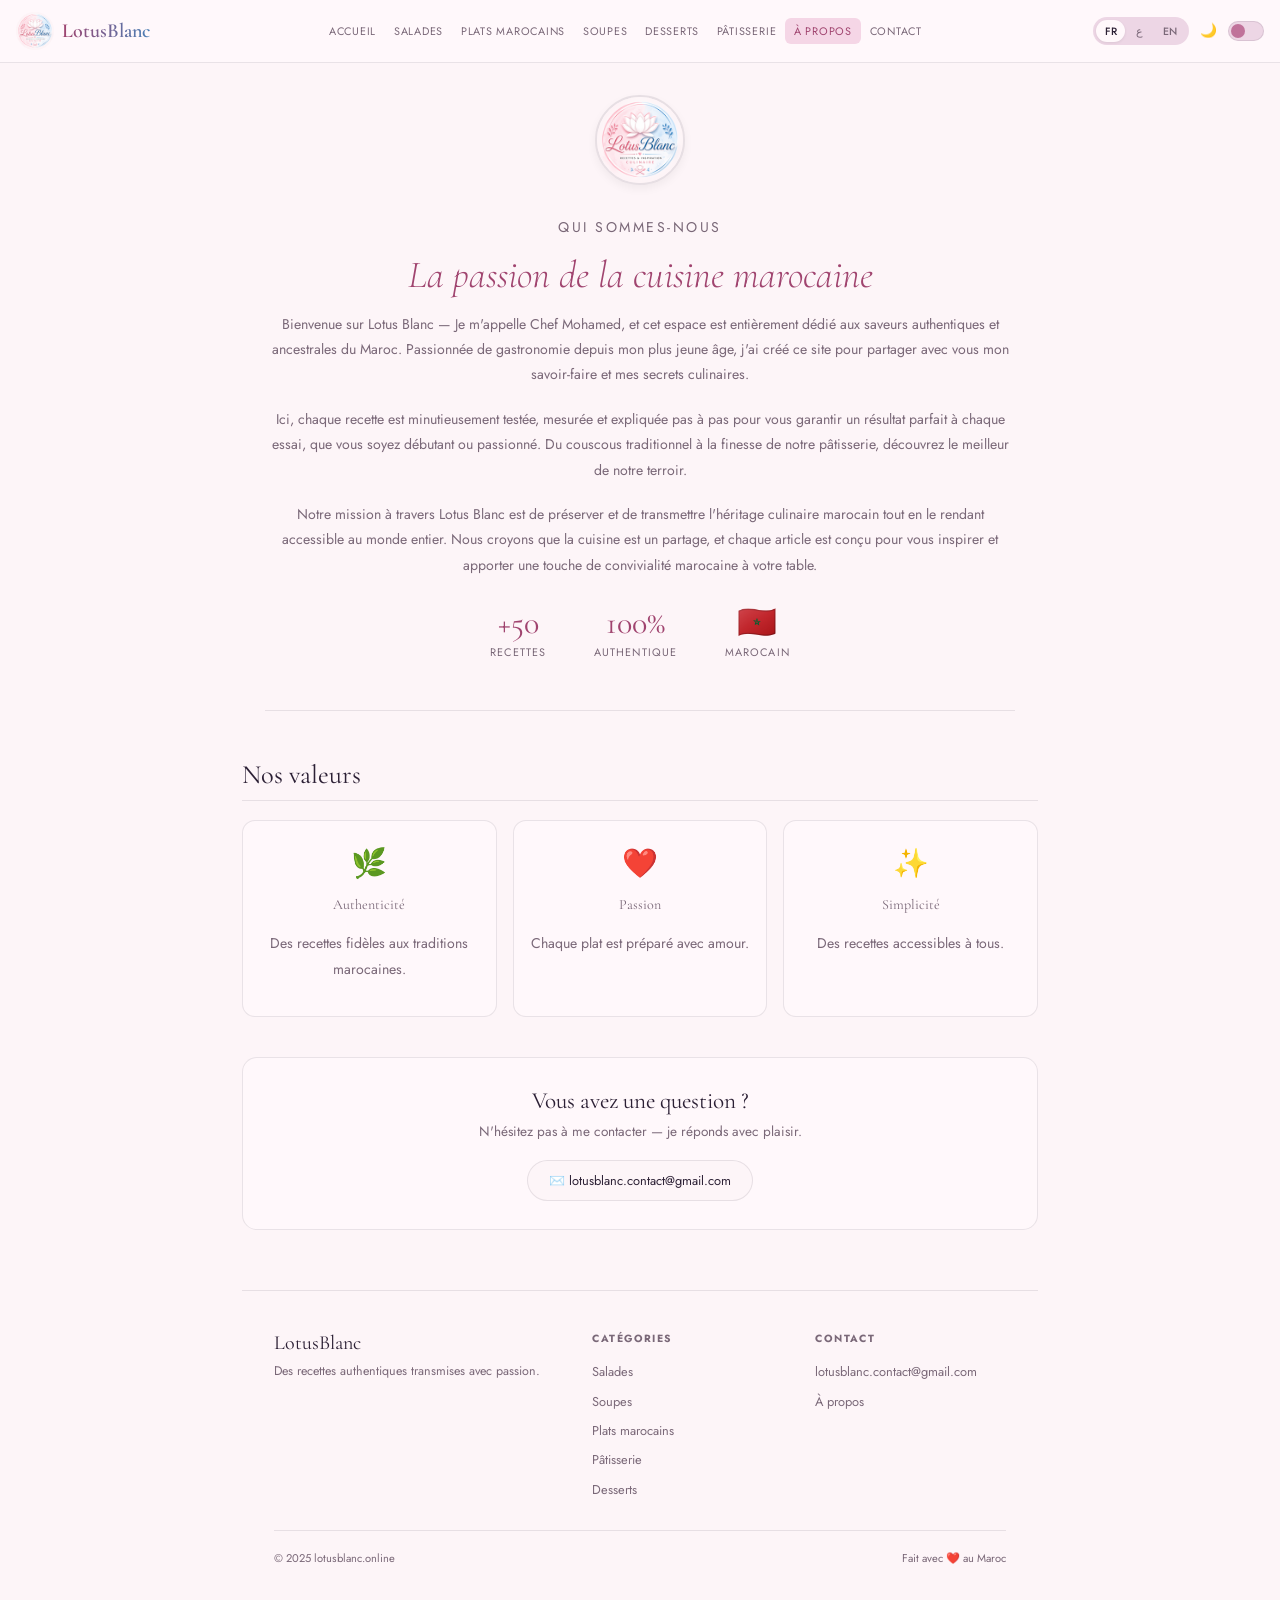
==== about.html @ c0e9a410 "Update about.html" ====
<!DOCTYPE html>
<html lang="fr" data-theme="light" dir="ltr">
<head>
  <meta charset="UTF-8"/>
  <meta name="viewport" content="width=device-width, initial-scale=1.0"/>
  <script data-cfasync="false" src="https://cmp.gatekeeperconsent.com/min.js"></script>
<script data-cfasync="false" src="https://the.gatekeeperconsent.com/cmp.min.js"></script>

<script async src="//www.ezojs.com/ezoic/sa.min.js"></script>
<script>
    window.ezstandalone = window.ezstandalone || {};
    ezstandalone.cmd = ezstandalone.cmd || [];
</script>
<script src="//ezoicanalytics.com/analytics.js"></script>
<title>À propos — Lotus Blanc</title>
  <style>
@import url('https://fonts.googleapis.com/css2?family=Cormorant+Garamond:ital,wght@0,300;0,400;0,600;1,300;1,400&family=Jost:wght@300;400;500&display=swap');
/* 2. كود الـ Scrollbar (زيدي هاد الجزء هنا) */
::-webkit-scrollbar {
    width: 10px;
}

::-webkit-scrollbar-track {
    background: #FDF5F8; /* استعملت اللون الكريمي مباشرة */
}

::-webkit-scrollbar-thumb {
    background: #F5D6E6; /* لون الـ sage-light الوردي */
    border-radius: 10px;
    border: 2px solid #FDF5F8;
}

::-webkit-scrollbar-thumb:hover {
    background: #C0729A; /* لون الـ sage الوردي ملي كنقيسوه */
}
    *,*::before,*::after{box-sizing:border-box;margin:0;padding:0}
:root{--cream:#FDF5F8;--warm-white:#FFF8FB;--card-bg:#FFF8FB;--sage:#C0729A;--sage-light:#F5D6E6;--sage-dark:#A0446F;--gold:#4A7FB5;--gold-light:#C8DDEF;--charcoal:#2C2035;--muted:#7A6878;--border:rgba(44,32,53,0.10);--header-bg:#FFF8FB;--body-bg:#FDF5F8;--toggle-bg:#EDD6E5;}
[data-theme="dark"]{--cream:#1A1520;--warm-white:#221828;--card-bg:#221828;--sage:#C0729A;--sage-light:#4A1F35;--sage-dark:#E090B8;--gold:#6A9FD5;--gold-light:#1A3550;--charcoal:#F5EEF8;--muted:#B09AB8;--border:rgba(245,238,248,0.10);--header-bg:#160F1C;--body-bg:#1A1520;--toggle-bg:#3A2545;}
html{scroll-behavior:smooth}
body{font-family:'Jost',sans-serif;background:var(--body-bg);color:var(--charcoal);min-height:100vh;transition:background .3s,color .3s}

/* HEADER */
header {
    background: var(--header-bg);
    border-bottom: 1px solid var(--border);
    padding: 0 1rem; /* نقصنا شوية من الجناب */
    position: sticky;
    top: 0;
    z-index: 200;
    transition: background .3s;
    width: 100%; /* ضروري باش يعرف قياس الشاشة */
    box-sizing: border-box; /* باش الـ padding ما يخرجش الهيدر لبرة */
}

nav {
    max-width: 100%; /* بدلي 1400px لـ 100% في الموبايل */
    margin: 0 auto;
    display: flex;
    align-items: center;
    height: 62px;
    justify-content: space-between;
}.logo-wrap{display:flex;align-items:center;gap:8px;text-decoration:none;flex-shrink:0;margin-right:.5rem}
.logo-img{width:38px;height:38px;border-radius:50%;object-fit:cover;flex-shrink:0}
.logo-text{font-family:'Cormorant Garamond',serif;font-size:1.25rem;font-weight:600;background:linear-gradient(90deg,#A0446F,#4A7FB5);-webkit-background-clip:text;-webkit-text-fill-color:transparent;background-clip:text;white-space:nowrap}

.nav-links{display:flex;gap:0;list-style:none;flex:1;justify-content:center;flex-wrap:nowrap}
.nav-links li a{font-size:.68rem;font-weight:400;letter-spacing:.07em;text-transform:uppercase;color:var(--muted);text-decoration:none;padding:.32rem .55rem;border-radius:6px;white-space:nowrap;display:block;transition:color .2s,background .2s}
.nav-links li a:hover,.nav-links li a.active-nav{color:var(--sage-dark);background:var(--sage-light)}

.header-right {
    display: flex;
    align-items: center;
    gap: 8px;
    flex-shrink: 0;
    margin-left: auto;
}

.lang-switcher{display:flex;align-items:center;gap:2px;background:var(--toggle-bg);border-radius:50px;padding:3px;flex-shrink:0}
.lang-btn{font-size:.66rem;font-weight:500;padding:.22rem .55rem;border-radius:50px;border:none;background:transparent;color:var(--muted);cursor:pointer;font-family:'Jost',sans-serif;transition:background .2s,color .2s}
.lang-btn.active{background:var(--card-bg);color:var(--charcoal);box-shadow:0 1px 3px rgba(0,0,0,.08)}

.dark-btn{background:none;border:none;cursor:pointer;font-size:.85rem;line-height:1;padding:.2rem;flex-shrink:0}
.toggle{width:36px;height:20px;background:var(--toggle-bg);border-radius:50px;border:1px solid var(--border);cursor:pointer;position:relative;transition:background .3s;flex-shrink:0}
.toggle::after{content:'';position:absolute;top:2px;left:2px;width:14px;height:14px;border-radius:50%;background:var(--sage);transition:transform .3s}
[data-theme="dark"] .toggle::after{transform:translateX(16px)}

/* الـ Hamburger كيكون مخفي في الشاشة الكبيرة */
.hamburger{display:none;flex-direction:column;gap:4px;cursor:pointer;background:none;border:none;padding:5px;border-radius:6px;flex-shrink:0}
.hamburger span{display:block;width:20px;height:2px;background:var(--charcoal);border-radius:2px;transition:all .25s}
.hamburger.open span:nth-child(1){transform:rotate(45deg) translate(4px,4px)}
.hamburger.open span:nth-child(2){opacity:0;transform:scaleX(0)}
.hamburger.open span:nth-child(3){transform:rotate(-45deg) translate(4px,-4px)}

.mobile-menu{display:none;flex-direction:column;background:var(--header-bg);border-top:1px solid var(--border);padding:.4rem 1.2rem .8rem;transition:background .3s}
.mobile-menu.open{display:flex}
.mobile-menu a {
    font-size: .8rem;
    letter-spacing: .08em;
    text-transform: uppercase;
    color: var(--muted);
    text-decoration: none;
    padding: .65rem 0;
    border-bottom: 1px solid var(--border);
    transition: color .2s;
    text-align: right; 
}
.mobile-menu a:last-child{border-bottom:none}
.mobile-menu a:hover{color:var(--charcoal)}

/* الترتيب ديال الموبايل */
@media(max-width:960px) {
    /* 1. تصغير اللوغو باش نخليو البلاصة */
    .logo-text {
        font-size: 1rem !important; /* نقصناه من 1.25 لـ 1.0 */
    }
    .logo-img {
        width: 30px !important; /* صغرنا الصورة شوية */
        height: 30px !important;
    }

    /* 2. إخفاء الروابط القديمة */
    .nav-links { display: none !important; }

    /* 3. جمع اللغات والمنيو في اليمين بلا زحام */
    .header-right {
        display: flex !important;
        align-items: center;
        gap: 5px; /* مسافة صغيرة بزاف */
        margin-left: auto;
        padding-right: 10px; /* باش ما يخرجش المنيو لبرة */
    }

    /* 4. إظهار اللغات والمنيو */
    .lang-switcher { 
        display: flex !important; 
        transform: scale(0.8); /* تصغير أزرار اللغات */
    }

    .hamburger { 
        display: flex !important; 
        margin-left: 2px;
    }
}

/* GENERAL */
.page-wrap{max-width:1100px;margin:0 auto;padding:2.5rem 2rem 5rem}
.breadcrumb{font-size:.75rem;color:var(--muted);margin-bottom:1.5rem}
.breadcrumb a{color:var(--sage-dark);text-decoration:none}
.page-header{margin-bottom:2.5rem;padding-bottom:1.2rem;border-bottom:1px solid var(--border)}
.page-eyebrow{font-size:.68rem;letter-spacing:.2em;text-transform:uppercase;color:var(--sage-dark);margin-bottom:.4rem}
.page-title{font-family:'Cormorant Garamond',serif;font-size:clamp(2rem,5vw,3rem);font-weight:300;color:var(--charcoal)}
.page-title em{font-style:italic;color:var(--sage-dark)}
.section-title{font-family:'Cormorant Garamond',serif;font-size:1.65rem;font-weight:400;color:var(--charcoal)}
.section-eyebrow{font-size:.68rem;letter-spacing:.18em;text-transform:uppercase;color:var(--sage-dark);margin-bottom:.3rem}
.see-all{font-size:.75rem;letter-spacing:.1em;text-transform:uppercase;color:var(--sage-dark);text-decoration:none;font-weight:500}

/* ARTICLES GRID */
.articles-grid{display:grid;grid-template-columns:repeat(auto-fill,minmax(270px,1fr));gap:1.3rem}
.article-card{background:var(--card-bg);border:1px solid var(--border);border-radius:16px;overflow:hidden;cursor:pointer;transition:transform .2s,border-color .2s,background .3s;text-decoration:none;color:inherit;display:block}
.article-card:hover{transform:translateY(-3px);border-color:var(--sage)}
.art-img{height:175px;display:flex;align-items:center;justify-content:center;font-size:3.5rem;overflow:hidden;background:var(--sage-light)}
.art-img img{width:100%;height:100%;object-fit:cover}
.art-body{padding:1rem 1.1rem 1.1rem;display:flex;flex-direction:column;gap:.3rem}
.art-cat{font-size:.65rem;letter-spacing:.12em;text-transform:uppercase;color:var(--sage-dark);font-weight:500}
.art-title{font-family:'Cormorant Garamond',serif;font-size:1.1rem;font-weight:400;color:var(--charcoal);line-height:1.3;flex:1}
.art-lire{font-size:.72rem;color:var(--sage-dark);font-weight:500;margin-top:.4rem;padding-top:.55rem;border-top:1px solid var(--border)}
.art-coming{opacity:.35;cursor:default;pointer-events:none}
.featured-article{grid-row:1/3;grid-column:1}
.featured-article .art-img{height:250px}
.featured-article .art-title{font-size:1.4rem}
.empty-state{text-align:center;padding:4rem 2rem;color:var(--muted);font-size:.9rem;grid-column:1/-1}
.empty-state .empty-icon{font-size:3rem;margin-bottom:1rem;display:block}

/* AD */
.ad-banner-wrap{max-width:1100px;margin:2rem auto 0;padding:0 2rem}
.ad-zone{background:var(--card-bg);border:1px dashed var(--border);border-radius:12px;display:flex;align-items:center;justify-content:center;color:var(--muted);font-size:.72rem;letter-spacing:.08em;text-transform:uppercase;height:90px;width:100%;transition:background .3s}

/* CATEGORIES */
.categories{max-width:1100px;margin:3rem auto;padding:0 2rem}
.cat-grid{display:grid;grid-template-columns:repeat(5,1fr);gap:1rem;margin-top:1.2rem}
.cat-card{background:var(--card-bg);border:1px solid var(--border);border-radius:14px;padding:1.4rem 1rem;text-align:center;cursor:pointer;transition:border-color .2s,transform .2s,background .3s;text-decoration:none;color:inherit;display:block}
.cat-card:hover{border-color:var(--sage);transform:translateY(-2px)}
.cat-icon{font-size:1.9rem;margin-bottom:.45rem;display:block}
.cat-name{font-size:.7rem;letter-spacing:.1em;text-transform:uppercase;color:var(--muted);font-weight:500}

/* HERO */
.hero{background:var(--warm-white);padding:4rem 2rem 3.5rem;text-align:center;border-bottom:1px solid var(--border);position:relative;overflow:hidden;transition:background .3s}
.hero::before{content:'';position:absolute;top:-80px;left:50%;transform:translateX(-50%);width:500px;height:500px;background:radial-gradient(circle,#F5D6E6 0%,#C8DDEF 55%,transparent 75%);opacity:.3;pointer-events:none}
.hero-eyebrow{font-size:.7rem;letter-spacing:.22em;text-transform:uppercase;color:var(--sage-dark);margin-bottom:1rem;display:flex;align-items:center;justify-content:center;gap:10px}
.hero-eyebrow::before,.hero-eyebrow::after{content:'';width:28px;height:1px;background:var(--sage);opacity:.5}
.hero h1{font-family:'Cormorant Garamond',serif;font-size:clamp(2.4rem,6vw,4.2rem);font-weight:300;line-height:1.1;color:var(--charcoal);margin-bottom:1rem}
.hero h1 em{font-style:italic;color:var(--sage-dark)}
.hero>p{font-size:.93rem;color:var(--muted);max-width:460px;margin:0 auto 2rem;line-height:1.7}
.search-wrap{max-width:390px;margin:0 auto;position:relative}
.search-wrap input{width:100%;padding:.78rem 1.2rem .78rem 2.8rem;border:1px solid var(--border);border-radius:50px;background:var(--body-bg);font-family:'Jost',sans-serif;font-size:.87rem;color:var(--charcoal);outline:none;transition:border-color .2s,background .3s}
.search-wrap input:focus{border-color:var(--sage);box-shadow:0 0 0 3px rgba(192,114,154,.12)}
.search-wrap input::placeholder{color:var(--muted)}
.search-icon{position:absolute;left:.9rem;top:50%;transform:translateY(-50%);color:var(--muted)}

/* NEWSLETTER */
.newsletter{background:var(--sage-dark);padding:3.5rem 2rem;text-align:center;margin-top:3rem}
.newsletter h2{font-family:'Cormorant Garamond',serif;font-size:1.9rem;font-weight:300;color:white;margin-bottom:.5rem}
.newsletter p{font-size:.85rem;color:rgba(255,255,255,.65);margin-bottom:1.3rem}
.nl-form{display:flex;gap:.7rem;max-width:380px;margin:0 auto}
.nl-form input{flex:1;padding:.7rem 1.1rem;border:1px solid rgba(255,255,255,.25);border-radius:50px;background:rgba(255,255,255,.1);color:white;font-family:'Jost',sans-serif;font-size:.82rem;outline:none}
.nl-form input::placeholder{color:rgba(255,255,255,.5)}
.nl-form button{padding:.7rem 1.3rem;background:var(--gold);color:white;border:none;border-radius:50px;font-family:'Jost',sans-serif;font-size:.78rem;font-weight:500;letter-spacing:.08em;text-transform:uppercase;cursor:pointer;white-space:nowrap;transition:opacity .2s}
.nl-form button:hover{opacity:.85}

/* RECIPE PAGE */
.recipe-wrap{max-width:880px;margin:0 auto;padding:2rem 2rem 5rem}
.back-btn{display:inline-flex;align-items:center;gap:6px;font-size:.75rem;letter-spacing:.08em;text-transform:uppercase;color:var(--muted);cursor:pointer;border:none;background:none;font-family:'Jost',sans-serif;padding:0;margin-bottom:2rem;transition:color .2s;text-decoration:none}
.back-btn:hover{color:var(--charcoal)}
.recipe-hero{display:grid;grid-template-columns:1fr 1fr;gap:2.5rem;margin-bottom:2.5rem;align-items:center}
.recipe-hero-img{border-radius:18px;overflow:hidden;border:1px solid var(--border);aspect-ratio:1;background:var(--sage-light);display:flex;align-items:center;justify-content:center;font-size:5rem}
.recipe-hero-img img{width:100%;height:100%;object-fit:cover}
.badge{display:inline-block;font-size:.65rem;letter-spacing:.14em;text-transform:uppercase;background:var(--sage-light);color:var(--sage-dark);padding:.26rem .75rem;border-radius:50px;margin-bottom:.75rem;font-weight:500}
.recipe-hero-info h1{font-family:'Cormorant Garamond',serif;font-size:2.1rem;font-weight:400;line-height:1.15;color:var(--charcoal);margin-bottom:.8rem}
.recipe-hero-info>p{font-size:.87rem;color:var(--muted);line-height:1.7;margin-bottom:1.3rem}
.recipe-stats{display:grid;grid-template-columns:repeat(4,1fr);background:var(--card-bg);border:1px solid var(--border);border-radius:13px;padding:.9rem;transition:background .3s}
.stat{text-align:center;padding:.35rem 0}
.stat+.stat{border-left:1px solid var(--border)}
.stat-val{display:block;font-family:'Cormorant Garamond',serif;font-size:1.3rem;color:var(--charcoal);line-height:1.2}
.stat-label{font-size:.6rem;letter-spacing:.1em;text-transform:uppercase;color:var(--muted)}
.recipe-body{display:grid;grid-template-columns:240px 1fr;gap:2.5rem;margin-top:2.5rem}
.ingredients-panel{background:var(--card-bg);border:1px solid var(--border);border-radius:15px;padding:1.3rem;height:fit-content;position:sticky;top:78px;transition:background .3s}
.panel-title{font-family:'Cormorant Garamond',serif;font-size:1.2rem;font-weight:400;color:var(--charcoal);margin-bottom:.8rem;padding-bottom:.6rem;border-bottom:1px solid var(--border)}
.ingredient-list{list-style:none}
.ingredient-item{display:flex;align-items:flex-start;padding:.42rem 0;border-bottom:1px solid var(--border);gap:.4rem;font-size:.82rem;color:var(--charcoal)}
.ingredient-item:last-child{border-bottom:none}
.ingredient-item::before{content:'•';color:var(--sage);flex-shrink:0}
.steps-title{font-family:'Cormorant Garamond',serif;font-size:1.35rem;font-weight:400;color:var(--charcoal);margin-bottom:1.2rem;padding-bottom:.6rem;border-bottom:1px solid var(--border)}
.step{display:flex;gap:1rem;margin-bottom:1.5rem}
.step-num{width:27px;height:27px;border-radius:50%;background:var(--sage);color:white;font-size:.75rem;font-weight:500;display:flex;align-items:center;justify-content:center;flex-shrink:0;margin-top:.1rem}
.step-text{font-size:.85rem;color:var(--muted);line-height:1.75;padding-top:.05rem}
.tips-section{margin-top:1.8rem;padding:1.3rem;background:var(--card-bg);border:1px solid var(--border);border-radius:13px;transition:background .3s}
.tips-section h3{font-family:'Cormorant Garamond',serif;font-size:1.2rem;font-weight:400;color:var(--charcoal);margin-bottom:.8rem}
.tips-section ul{list-style:none}
.tips-section li{font-size:.82rem;color:var(--muted);padding:.35rem 0 .35rem 1rem;position:relative;line-height:1.6}
.tips-section li::before{content:'✦';position:absolute;left:0;color:var(--gold);font-size:.55rem;top:.5rem}

/* ABOUT */
.about-wrap{max-width:860px;margin:0 auto;padding:2rem 2rem 5rem}
.about-hero{display:grid;grid-template-columns:1fr 1.6fr;gap:3rem;align-items:center;margin-bottom:3rem;padding-bottom:3rem;border-bottom:1px solid var(--border)}
.about-img{width:100%;aspect-ratio:1;border-radius:50%;background:linear-gradient(135deg,var(--sage-light),var(--gold-light));display:flex;align-items:center;justify-content:center;font-size:5rem;border:3px solid var(--border);position:relative}
.about-img-badge{position:absolute;bottom:8px;right:8px;background:var(--sage-dark);color:white;font-size:.65rem;letter-spacing:.1em;text-transform:uppercase;padding:.32rem .7rem;border-radius:50px;font-weight:500}
.about-intro h1{font-family:'Cormorant Garamond',serif;font-size:2.4rem;font-weight:300;line-height:1.15;color:var(--charcoal);margin-bottom:.9rem}
.about-intro h1 em{font-style:italic;color:var(--sage-dark)}
.about-intro>p{font-size:.88rem;color:var(--muted);line-height:1.8;margin-bottom:.8rem}
.about-stats{display:flex;gap:2rem;margin-top:1.2rem}
.about-stat-num{display:block;font-family:'Cormorant Garamond',serif;font-size:2rem;font-weight:400;color:var(--sage-dark);line-height:1}
.about-stat-label{font-size:.68rem;letter-spacing:.1em;text-transform:uppercase;color:var(--muted)}
.about-section{margin-bottom:2.5rem}
.about-section-title{font-family:'Cormorant Garamond',serif;font-size:1.65rem;font-weight:400;color:var(--charcoal);margin-bottom:.9rem;padding-bottom:.55rem;border-bottom:1px solid var(--border)}
.about-section p{font-size:.88rem;color:var(--muted);line-height:1.85;margin-bottom:.8rem}
.values-grid{display:grid;grid-template-columns:repeat(3,1fr);gap:1rem;margin-top:1.2rem}
.value-card{background:var(--card-bg);border:1px solid var(--border);border-radius:13px;padding:1.3rem 1rem;text-align:center;transition:background .3s}
.value-icon{font-size:1.8rem;margin-bottom:.5rem;display:block}
.value-title{font-family:'Cormorant Garamond',serif;font-size:1rem;font-weight:400;color:var(--charcoal);margin-bottom:.3rem}
.value-desc{font-size:.75rem;color:var(--muted);line-height:1.5}
.contact-box{background:var(--card-bg);border:1px solid var(--border);border-radius:15px;padding:1.8rem;text-align:center;transition:background .3s}
.contact-box h3{font-family:'Cormorant Garamond',serif;font-size:1.45rem;font-weight:400;color:var(--charcoal);margin-bottom:.4rem}
.contact-box p{font-size:.85rem;color:var(--muted);margin-bottom:1.2rem}
.contact-link{display:inline-flex;align-items:center;gap:.5rem;padding:.6rem 1.3rem;border:1px solid var(--border);border-radius:50px;font-size:.8rem;color:var(--charcoal);text-decoration:none;background:var(--body-bg);transition:border-color .2s,background .2s}
.contact-link:hover{border-color:var(--sage);background:var(--sage-light);color:var(--sage-dark)}

/* FOOTER - النسخة المتوافقة مع الـ Dark Mode */
footer {
    background: var(--body-bg); /* غيتبع لون الموقع (أبيض في العادي، غامق في الدارك) */
    padding: 2.5rem 2rem 1.5rem;
    margin-top: auto;
    border-top: 1px solid var(--border);
    transition: background .3s, border-color .3s;
}

.footer-inner {
    max-width: 1100px;
    margin: 0 auto;
    display: grid;
    grid-template-columns: 1.5fr 1fr 1fr;
    gap: 2rem;
    padding-bottom: 1.5rem;
    border-bottom: 1px solid var(--border);
}

.footer-brand-name {
    font-family: 'Cormorant Garamond', serif;
    font-size: 1.25rem;
    color: var(--charcoal); /* اللون الأساسي للنصوص عندك */
    display: block;
    margin-bottom: .4rem;
}

.footer-brand p {
    font-size: .78rem;
    color: var(--muted); /* اللون الباهت للنصوص */
    line-height: 1.6;
}

.footer-col h4 {
    font-size: .65rem;
    letter-spacing: .14em;
    text-transform: uppercase;
    color: var(--muted);
    margin-bottom: .8rem;
}

.footer-col ul {
    list-style: none;
    padding: 0;
}

.footer-col li {
    margin-bottom: .4rem;
}

.footer-col a {
    font-size: .8rem;
    color: var(--muted);
    text-decoration: none;
    transition: color .2s;
}

.footer-col a:hover {
    color: var(--sage-dark); /* لون الهوية عند التمرير */
}

.footer-bottom {
    max-width: 1100px;
    margin: 1.2rem auto 0;
    display: flex;
    justify-content: space-between;
    font-size: .7rem;
    color: var(--muted);
}

/* تعديل للموبايل باش يجي مقاد */
@media (max-width: 768px) {
    .footer-inner {
        grid-template-columns: 1fr;
        gap: 1.5rem;
        text-align: center;
    }
    .footer-bottom {
        flex-direction: column;
        gap: 10px;
        text-align: center;
    }
}
/* RESPONSIVE */
@media(max-width:800px){
  .recipe-hero{grid-template-columns:1fr}
  .recipe-body{grid-template-columns:1fr}
  .ingredients-panel{position:static}
  .recipe-stats{grid-template-columns:repeat(2,1fr)}
  .about-hero{grid-template-columns:1fr}
  .values-grid{grid-template-columns:1fr 1fr}
  .cat-grid{grid-template-columns:repeat(3,1fr)}
  .footer-inner{grid-template-columns:1fr}
  .footer-bottom{flex-direction:column;gap:.4rem;text-align:center}
  .nl-form{flex-direction:column}
  .articles-grid{grid-template-columns:1fr 1fr}
  .featured-article{grid-row:auto;grid-column:1/3}
}
@media(max-width:500px){
  .articles-grid{grid-template-columns:1fr}
  .featured-article{grid-column:1}
  .cat-grid{grid-template-columns:repeat(2,1fr)}
}
    /* هاد الجزء هو اللي كتحط فيه كود CSS */

        .social-links {
            display: flex;
            justify-content: center;
            gap: 20px;
            padding: 20px;
            margin-top: 20px;
        }

        .social-icon {
            color: #4A5D4E; /* لون Lotus Blanc الأخضر */
            font-size: 24px;
            transition: transform 0.3s ease, color 0.3s ease;
            text-decoration: none;
        }

[data-theme="dark"] .social-icon {
    color: var(--muted); /* غيستعمل اللون الباهت اللي ديجا معرف عندك في الدارك مود */
}
        .social-icon:hover {
            color: #c19a6b; /* كيتغير اللون ملي كتحط السهم */
            transform: translateY(-3px);
        }
        [data-theme="dark"] .social-icon:hover {
    color: var(--sage); /* غيولي اللون وردي مالي تقيسو في الدارك مود */
}
</style>
<body>
<header>
  <nav>
    <a class="logo-wrap" href="index.html">
      <img src="photos/logo.png" alt="Lotus Blanc" class="logo-img"/>
      <span class="logo-text">LotusBlanc</span>
    </a>
    <ul class="nav-links"><li><a href="index.html" data-fr="Accueil" data-ar="الرئيسية" data-en="Home">Accueil</a></li><li><a href="salades.html" data-fr="Salades" data-ar="سلطات" data-en="Salads">Salades</a></li><li><a href="plats-marocains.html" data-fr="Plats marocains" data-ar="أطباق مغربية" data-en="Moroccan">Plats marocains</a></li><li><a href="soupes.html" data-fr="Soupes" data-ar="شوربات" data-en="Soups">Soupes</a></li><li><a href="desserts.html" data-fr="Desserts" data-ar="تحلية" data-en="Desserts">Desserts</a></li><li><a href="patisserie.html" data-fr="Pâtisserie" data-ar="حلويات" data-en="Pastry">Pâtisserie</a></li><li><a href="about.html" class="active-nav" data-fr="À propos" data-ar="من نحن" data-en="About">À propos</a></li><li><a href="mailto:lotusblanc.contact@gmail.com" data-fr="Contact" data-ar="تواصل" data-en="Contact">Contact</a></li></ul>
    <div class="header-right">
      <div class="lang-switcher">
        <button class="lang-btn active" onclick="setLang('fr')">FR</button>
        <button class="lang-btn" onclick="setLang('ar')">ع</button>
        <button class="lang-btn" onclick="setLang('en')">EN</button>
      </div>
      <span id="toggle-icon" class="dark-btn" onclick="toggleTheme()">🌙</span>
      <div class="toggle" onclick="toggleTheme()"></div>
      <button class="hamburger" id="hamburger" onclick="toggleMenu()">
        <span></span><span></span><span></span>
      </button>
    </div>
  </nav>
  <div class="mobile-menu" id="mobile-menu"><a href="index.html" data-fr="Accueil" data-ar="الرئيسية" data-en="Home">Accueil</a><a href="salades.html" data-fr="Salades" data-ar="سلطات" data-en="Salads">Salades</a><a href="plats-marocains.html" data-fr="Plats marocains" data-ar="أطباق مغربية" data-en="Moroccan">Plats marocains</a><a href="soupes.html" data-fr="Soupes" data-ar="شوربات" data-en="Soups">Soupes</a><a href="desserts.html" data-fr="Desserts" data-ar="تحلية" data-en="Desserts">Desserts</a><a href="patisserie.html" data-fr="Pâtisserie" data-ar="حلويات" data-en="Pastry">Pâtisserie</a><a href="about.html" data-fr="À propos" data-ar="من نحن" data-en="About">À propos</a><a href="mailto:lotusblanc.contact@gmail.com" data-fr="Contact" data-ar="تواصل" data-en="Contact">Contact</a></div>
</header>

<div class="about-wrap">
  <div class="about-hero" style="grid-template-columns: 1fr; text-align: center; max-width: 750px; margin: 0 auto 3rem;">
    <div class="about-intro">
      <div style="margin-bottom: 1.5rem;">
        <img src="photos/logo.png" alt="Lotus Blanc" style="width: 90px; height: 90px; border-radius: 50%; object-fit: cover; box-shadow: 0 4px 10px rgba(0,0,0,0.05); border: 2px solid var(--border);">
      </div>
      <p class="section-eyebrow" data-fr="Qui sommes-nous" data-ar="قصتنا" data-en="Our story">Qui sommes-nous</p>
      <h1><em data-fr="La passion de la cuisine marocaine" data-ar="شغف المطبخ المغربي" data-en="The passion of Moroccan cuisine">La passion de la cuisine marocaine</em></h1>
      
      <p style="margin-bottom: 1.2rem;" data-fr="Bienvenue sur Lotus Blanc — Je m'appelle Chef Mohamed, et cet espace est entièrement dédié aux saveurs authentiques et ancestrales du Maroc. Passionnée de gastronomie depuis mon plus jeune âge, j'ai créé ce site pour partager avec vous mon savoir-faire et mes secrets culinaires." data-ar="مرحباً بكم في لوتس بلان — معكم الشيف محمد، وهذا الفضاء مخصص بالكامل للنكهات الأصيلة والعريقة للمغرب. شغفي بالطهي منذ صغري دفعني لإنشاء هذا الموقع لأشارككم خبرتي وأسراري في Mطبخ." data-en="Welcome to Lotus Blanc — I'm Chef Mohamed, and this space is entirely dedicated to the authentic and ancestral flavors of Morocco. Passionate about cooking since my youth, I created this site to share my expertise and culinary secrets with you.">Bienvenue sur Lotus Blanc — Je m'appelle Chef Mohamed, et cet espace est entièrement dédié aux saveurs authentiques et ancestrales du Maroc. Passionnée de gastronomie depuis mon plus jeune âge, j'ai créé ce site pour partager avec vous mon savoir-faire et mes secrets culinaires.</p>
      
      <p style="margin-bottom: 1.2rem;" data-fr="Ici, chaque recette est minutieusement testée, mesurée et expliquée pas à pas pour vous garantir un résultat parfait à chaque essai, que vous soyez débutant ou passionné. Du couscous traditionnel à la finesse de notre pâtisserie, découvrez le meilleur de notre terroir." data-ar="هنا، كل وصفة يتم اختبارها بدقة، قياسها، وشرحها خطوة بخطوة لضمان نتيجة مثالية في كل تجربة، سواء كنتم مبتدئين أو عشاقاً للطبخ. من الكسكس التقليدي إلى دقة حلوياتنا، اكتشفوا أفضل ما في تراثنا." data-en="Here, every recipe is carefully tested, measured, and explained step-by-step to guarantee a perfect result every time, whether you are a beginner or a food lover. From traditional couscous to refined pastries, discover the best of our heritage.">Ici, chaque recette est minutieusement testée, mesurée et expliquée pas à pas pour vous garantir un résultat parfait à chaque essai, que vous soyez débutant ou passionné. Du couscous traditionnel à la finesse de notre pâtisserie, découvrez le meilleur de notre terroir.</p>

      <p style="margin-bottom: 1.8rem;" data-fr="Notre mission à travers Lotus Blanc est de préserver et de transmettre l'héritage culinaire marocain tout en le rendant accessible au monde entier. Nous croyons que la cuisine est un partage, et chaque article est conçu pour vous inspirer et apporter une touche de convivialité marocaine à votre table." data-ar="رسالتنا من خلال لوتس بلان هي الحفاظ على الإرث الثقافي للمطبخ المغربي ونقله للأجيال، مع جعله في متناول الجميع حول العالم. نؤمن أن الطبخ هو مشاركة، وكل مقال مصمم ليلهمكم ويضفي لمسة من الدفء المغربي على مائدتكم." data-en="Our mission through Lotus Blanc is to preserve and pass on the Moroccan culinary heritage while making it accessible to the entire world. We believe that cooking is all about sharing, and every post is designed to inspire you and bring a touch of Moroccan warmth to your table.">Notre mission à travers Lotus Blanc est de préserver et de transmettre l'héritage culinaire marocain tout en le rendant accessible au monde entier. Nous croyons que la cuisine est un partage, et chaque article est conçu pour vous inspirer et apporter une touche de convivialité marocaine à votre table.</p>
      
      <div class="about-stats" style="justify-content: center; gap: 3rem;">
        <div><span class="about-stat-num">+50</span><span class="about-stat-label" data-fr="Recettes" data-ar="وصفات" data-en="Recipes">Recettes</span></div>
        <div><span class="about-stat-num">100%</span><span class="about-stat-label" data-fr="Authentique" data-ar="أصيل" data-en="Authentic">Authentique</span></div>
        <div><span class="about-stat-num">🇲🇦</span><span class="about-stat-label" data-fr="Marocain" data-ar="مغربي" data-en="Moroccan">Marocain</span></div>
      </div>
    </div>
  </div>
  <div class="about-section">
    <h2 class="about-section-title" data-fr="Nos valeurs" data-ar="قيمنا" data-en="Our values">Nos valeurs</h2>
    <div class="values-grid">
      <div class="value-card"><span class="value-icon">🌿</span><p class="value-title" data-fr="Authenticité" data-ar="الأصالة" data-en="Authenticity">Authenticité</p><p class="value-desc" data-fr="Des recettes fidèles aux traditions marocaines." data-ar="وصفات وفية للتقاليد المغربية." data-en="Recipes faithful to Moroccan traditions.">Des recettes fidèles aux traditions marocaines.</p></div>
      <div class="value-card"><span class="value-icon">❤️</span><p class="value-title" data-fr="Passion" data-ar="الشغف" data-en="Passion">Passion</p><p class="value-desc" data-fr="Chaque plat est préparé avec amour." data-ar="كل طبق يُحضَّر بحب." data-en="Every dish is prepared with love.">Chaque plat est préparé avec amour.</p></div>
      <div class="value-card"><span class="value-icon">✨</span><p class="value-title" data-fr="Simplicité" data-ar="البساطة" data-en="Simplicity">Simplicité</p><p class="value-desc" data-fr="Des recettes accessibles à tous." data-ar="وصفات في متناول الجميع." data-en="Recipes accessible to everyone.">Des recettes accessibles à tous.</p></div>
    </div>
  </div>
  <div class="contact-box">
    <h3 data-fr="Vous avez une question ?" data-ar="لديك سؤال؟" data-en="Have a question?">Vous avez une question ?</h3>
    <p data-fr="N'hésitez pas à me contacter — je réponds avec plaisir." data-ar="لا تترددوا في التواصل معي — أجيبكم بكل سرور." data-en="Don't hesitate to contact me — I will gladly reply.">N'hésitez pas à me contacter — je réponds avec plaisir.</p>
    <a href="mailto:lotusblanc.contact@gmail.com" class="contact-link">✉️ lotusblanc.contact@gmail.com</a>
 </div>
    <div class="social-links">
    <a href="https://www.facebook.com/profile.php?id=61589518094362" target="_blank" class="social-icon">
        <i class="fab fa-facebook-f"></i>
    </a>
    <a href="https://www.pinterest.com/lotusblanccontact" target="_blank" class="social-icon">
        <i class="fab fa-pinterest"></i>
    </a>
    <a href="https://www.instagram.com/lotusblanc.contact" target="_blank" class="social-icon">
        <i class="fab fa-instagram"></i>
    </a>
</div>
<footer>
  <div class="footer-inner">
    <div class="footer-brand">
      <span class="footer-brand-name">LotusBlanc</span>
      <p data-fr="Des recettes authentiques transmises avec passion." data-ar="وصفات أصيلة تنقل بشغف." data-en="Authentic recipes shared with passion.">Des recettes authentiques transmises avec passion.</p>
    </div>
    <div class="footer-col">
      <h4 data-fr="Catégories" data-ar="الفئات" data-en="Categories">Catégories</h4>
      <ul>
        <li><a href="salades.html" data-fr="Salades" data-ar="سلطات" data-en="Salads">Salades</a></li>
        <li><a href="soupes.html" data-fr="Soupes" data-ar="شوربات" data-en="Soups">Soupes</a></li>
        <li><a href="plats-marocains.html" data-fr="Plats marocains" data-ar="أطباق مغربية" data-en="Moroccan">Plats marocains</a></li>
        <li><a href="patisserie.html" data-fr="Pâtisserie" data-ar="حلويات" data-en="Pastry">Pâtisserie</a></li>
        <li><a href="desserts.html" data-fr="Desserts" data-ar="تحلية" data-en="Desserts">Desserts</a></li>
      </ul>
    </div>
    <div class="footer-col">
      <h4>Contact</h4>
      <ul>
        <li><a href="mailto:lotusblanc.contact@gmail.com">lotusblanc.contact@gmail.com</a></li>
        <li><a href="about.html" data-fr="À propos" data-ar="من نحن" data-en="About">À propos</a></li>
        </ul>
    </div>
  </div>
  <div class="footer-bottom">
    <p>© 2025 lotusblanc.online</p>
    <p data-fr="Fait avec ❤️ au Maroc" data-ar="صنع بـ ❤️ في المغرب" data-en="Made with ❤️ in Morocco">Fait avec ❤️ au Maroc</p>
  </div>
</footer>
<script>
var currentLang = localStorage.getItem('lb-lang') || 'fr';

function toggleTheme() {
  var html = document.documentElement;
  var isDark = html.getAttribute('data-theme') === 'dark';
  html.setAttribute('data-theme', isDark ? 'light' : 'dark');
  var ti = document.getElementById('toggle-icon');
  if (ti) ti.textContent = isDark ? '🌙' : '☀️';
  localStorage.setItem('lb-theme', isDark ? 'light' : 'dark');
}

function setLang(lang) {
  currentLang = lang;
  localStorage.setItem('lb-lang', lang);
  document.querySelectorAll('.lang-btn').forEach(function(btn) {
    var map = {fr:'FR', ar:'ع', en:'EN'};
    btn.classList.toggle('active', btn.textContent.trim() === map[lang]);
  });
  document.documentElement.setAttribute('dir', lang === 'ar' ? 'rtl' : 'ltr');
  document.querySelectorAll('[data-fr]').forEach(function(el) {
    var val = el.getAttribute('data-' + lang) || el.getAttribute('data-fr');
    if (!val) return;
    if (el.tagName === 'INPUT' || el.tagName === 'TEXTAREA') el.placeholder = val;
    else el.textContent = val;
  });
  document.querySelectorAll('[data-placeholder-fr]').forEach(function(el) {
    el.placeholder = el.getAttribute('data-placeholder-' + lang) || el.getAttribute('data-placeholder-fr');
  });
  if (typeof onLangChange === 'function') onLangChange(lang);
}

function toggleMenu() {
  var menu = document.getElementById('mobile-menu');
  var btn = document.getElementById('hamburger');
  if (menu) menu.classList.toggle('open');
  if (btn) btn.classList.toggle('open');
}

window.addEventListener('DOMContentLoaded', function() {
  if (localStorage.getItem('lb-theme') === 'dark') {
    document.documentElement.setAttribute('data-theme', 'dark');
    var ti = document.getElementById('toggle-icon');
    if (ti) ti.textContent = '☀️';
  }
  if (currentLang !== 'fr') setLang(currentLang);
});
</script>
  
<!-- الزر كيكون هو اللخر قبل ما نسدو الـ body -->
    <button id="backToTop" title="العودة للأعلى">↑</button>

    <!-- السكربت ضروري يكون هو آخر حاجة -->
    <script src="script.js"></script>
</body>
</html>
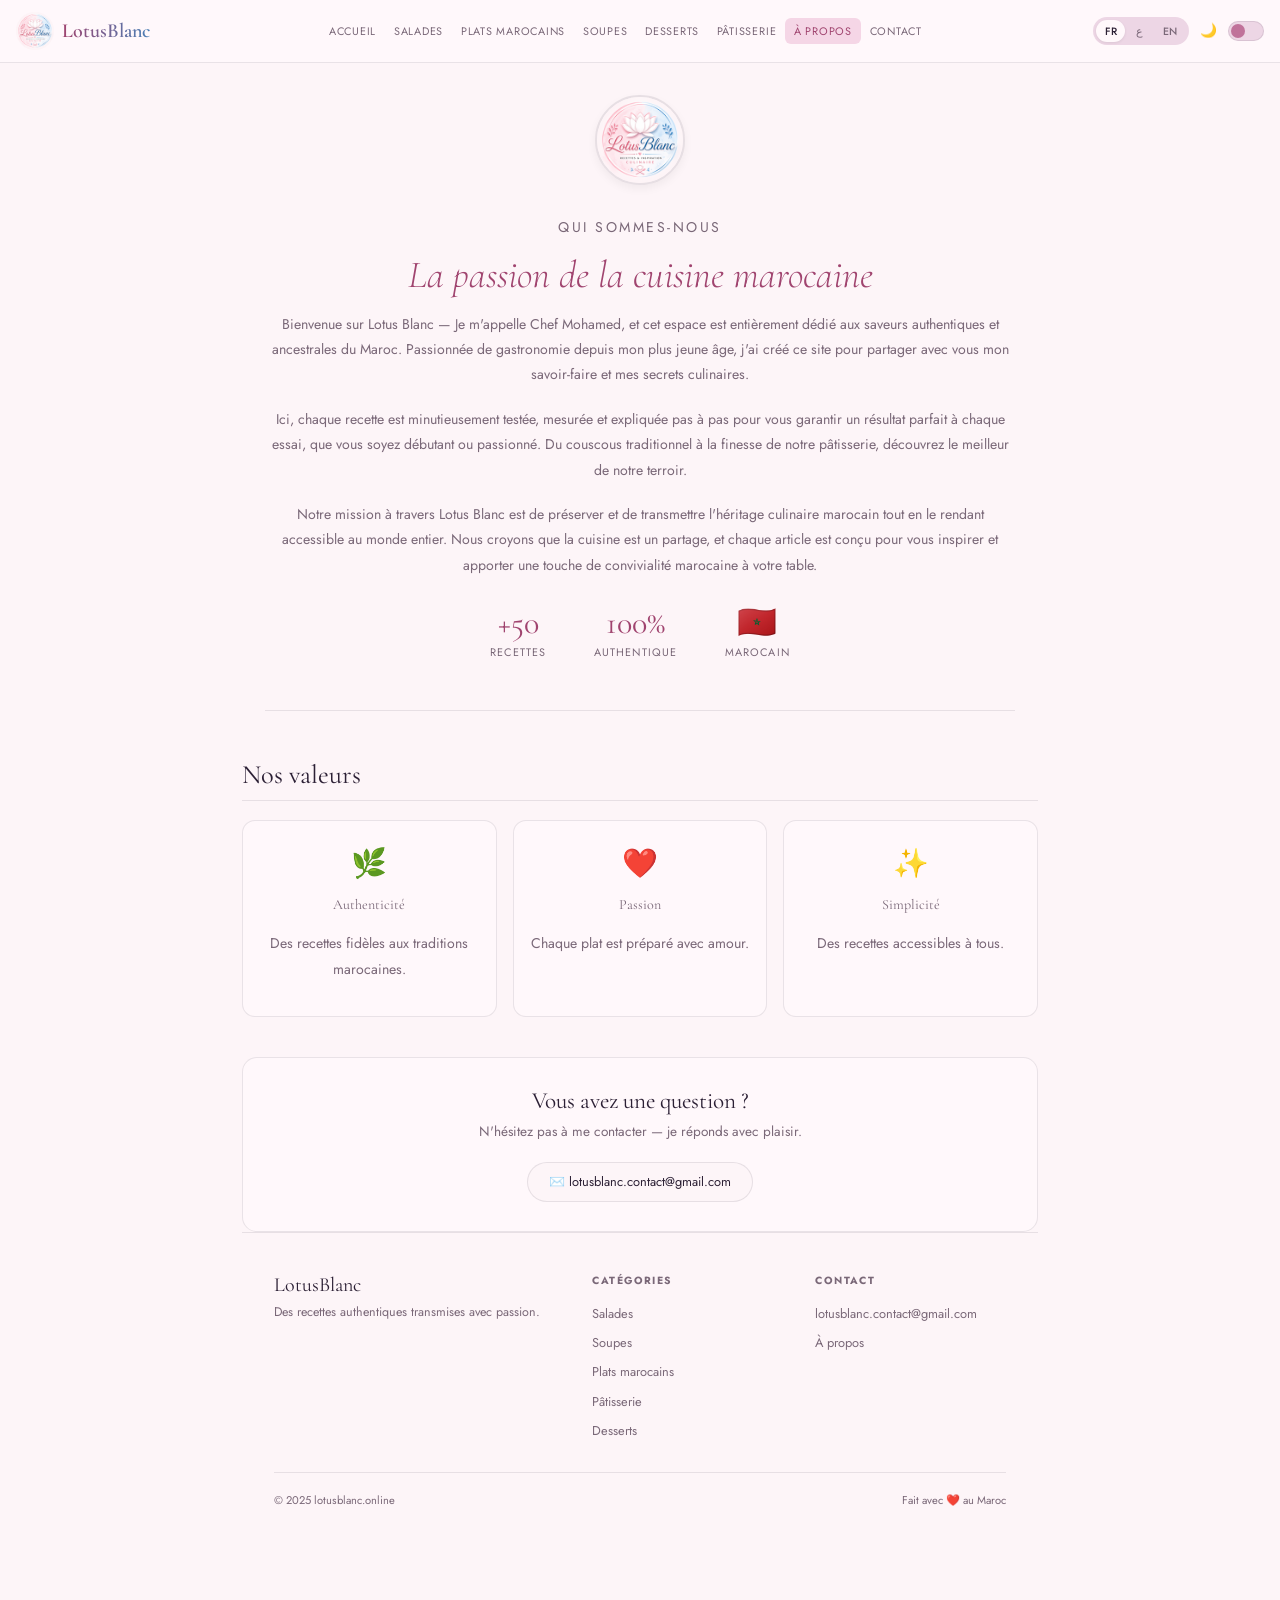
==== commit a62d6029: "Update about.html" ====
--- a/about.html
+++ b/about.html
@@ -453,8 +453,6 @@
     <h3 data-fr="Vous avez une question ?" data-ar="لديك سؤال؟" data-en="Have a question?">Vous avez une question ?</h3>
     <p data-fr="N'hésitez pas à me contacter — je réponds avec plaisir." data-ar="لا تترددوا في التواصل معي — أجيبكم بكل سرور." data-en="Don't hesitate to contact me — I will gladly reply.">N'hésitez pas à me contacter — je réponds avec plaisir.</p>
     <a href="mailto:lotusblanc.contact@gmail.com" class="contact-link">✉️ lotusblanc.contact@gmail.com</a>
- </div>
-    <div class="social-links">
     <a href="https://www.facebook.com/profile.php?id=61589518094362" target="_blank" class="social-icon">
         <i class="fab fa-facebook-f"></i>
     </a>
@@ -465,6 +463,7 @@
         <i class="fab fa-instagram"></i>
     </a>
 </div>
+
 <footer>
   <div class="footer-inner">
     <div class="footer-brand">
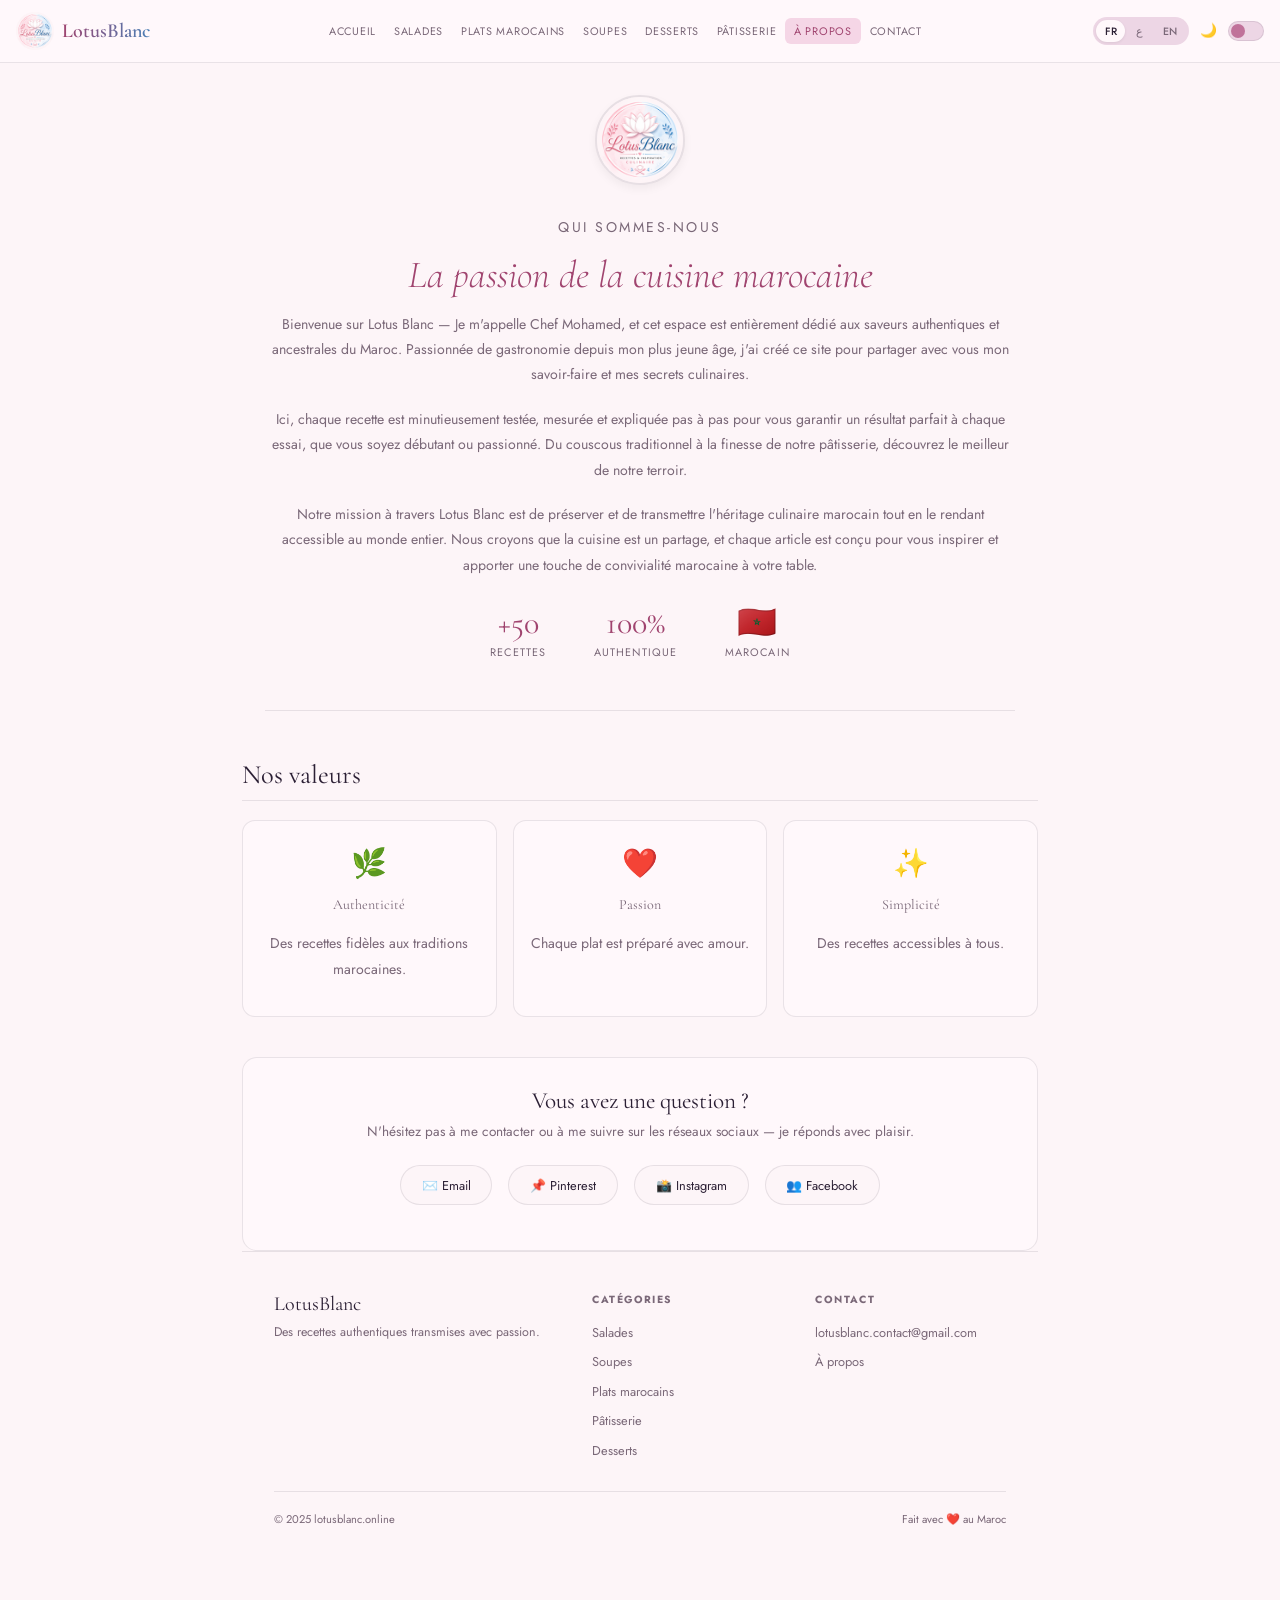
==== commit 156da350: "Update about.html" ====
--- a/about.html
+++ b/about.html
@@ -451,19 +451,15 @@
   </div>
   <div class="contact-box">
     <h3 data-fr="Vous avez une question ?" data-ar="لديك سؤال؟" data-en="Have a question?">Vous avez une question ?</h3>
-    <p data-fr="N'hésitez pas à me contacter — je réponds avec plaisir." data-ar="لا تترددوا في التواصل معي — أجيبكم بكل سرور." data-en="Don't hesitate to contact me — I will gladly reply.">N'hésitez pas à me contacter — je réponds avec plaisir.</p>
-    <a href="mailto:lotusblanc.contact@gmail.com" class="contact-link">✉️ lotusblanc.contact@gmail.com</a>
-    <a href="https://www.facebook.com/profile.php?id=61589518094362" target="_blank" class="social-icon">
-        <i class="fab fa-facebook-f"></i>
-    </a>
-    <a href="https://www.pinterest.com/lotusblanccontact" target="_blank" class="social-icon">
-        <i class="fab fa-pinterest"></i>
-    </a>
-    <a href="https://www.instagram.com/lotusblanc.contact" target="_blank" class="social-icon">
-        <i class="fab fa-instagram"></i>
-    </a>
-</div>
-
+    <p style="margin-bottom: 1.5rem;" data-fr="N'hésitez pas à me contacter ou à me suivre sur les réseaux sociaux — je réponds avec plaisir." data-ar="لا تترددوا في التواصل معي أو متابعتي على منصات التواصل الاجتماعي — أجيبكم بكل سرور." data-en="Don't hesitate to contact me or follow me on social media — I will gladly reply.">N'hésitez pas à me contacter ou à me suivre sur les réseaux sociaux — je réponds avec plaisir.</p>
+    
+    <div style="display: flex; gap: 1rem; justify-content: center; flex-wrap: wrap; margin-bottom: 1rem;">
+      <a href="mailto:lotusblanc.contact@gmail.com" class="contact-link" data-fr="✉️ Email" data-ar="✉️ البريد الإلكتروني" data-en="✉️ Email">✉️ Email</a>
+      <a href="https://www.pinterest.com/YOUR_USERNAME/" target="_blank" class="contact-link" data-fr="📌 Pinterest" data-ar="📌 بينترست" data-en="📌 Pinterest">📌 Pinterest</a>
+      <a href="https://www.instagram.com/YOUR_USERNAME/" target="_blank" class="contact-link" data-fr="📸 Instagram" data-ar="📸 إنستغرام" data-en="📸 Instagram">📸 Instagram</a>
+      <a href="https://www.facebook.com/YOUR_USERNAME/" target="_blank" class="contact-link" data-fr="👥 Facebook" data-ar="👥 فيسبوك" data-en="👥 Facebook">👥 Facebook</a>
+    </div>
+  </div>
 <footer>
   <div class="footer-inner">
     <div class="footer-brand">
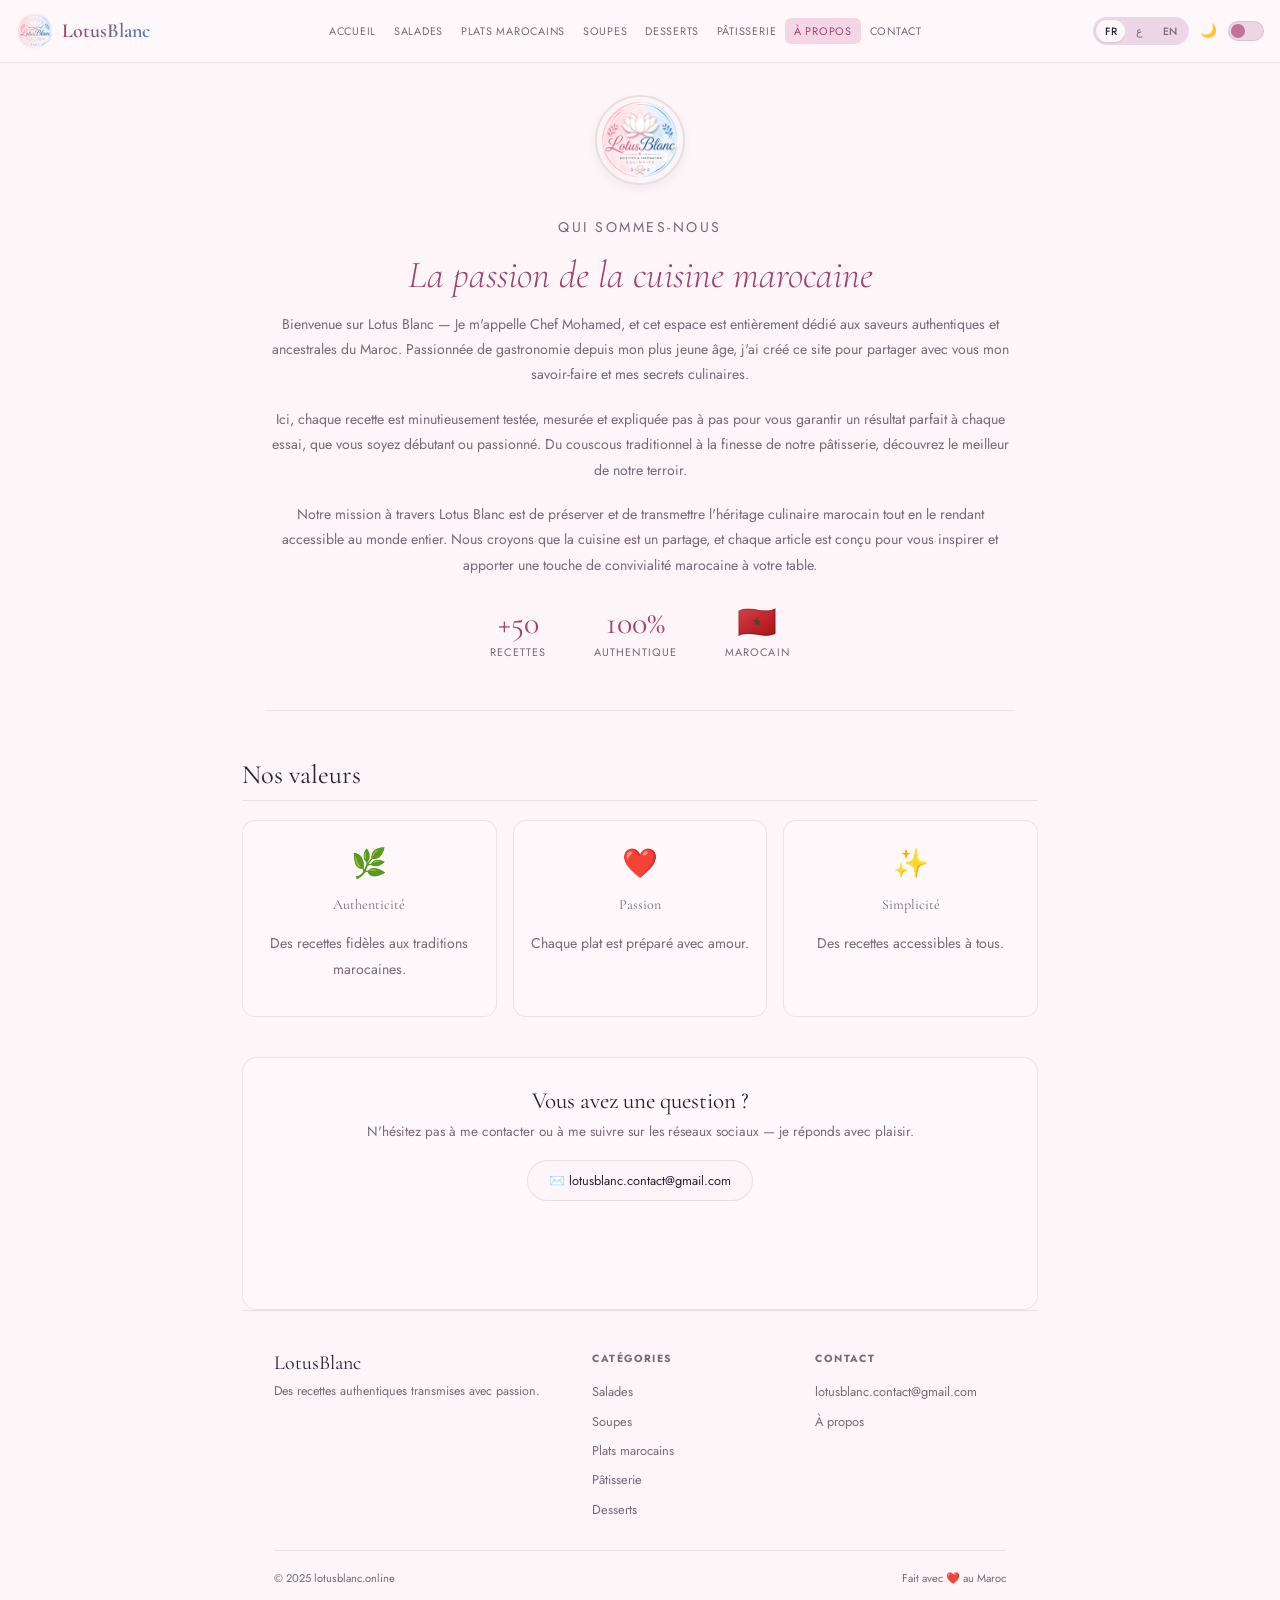
==== commit f5c30b6c: "Update about.html" ====
--- a/about.html
+++ b/about.html
@@ -377,23 +377,30 @@
             margin-top: 20px;
         }
 
-        .social-icon {
-            color: #4A5D4E; /* لون Lotus Blanc الأخضر */
-            font-size: 24px;
-            transition: transform 0.3s ease, color 0.3s ease;
-            text-decoration: none;
-        }
-
+   /* SOCIAL ICONS STYLE */
+.social-links {
+    display: flex;
+    gap: 1.5rem;
+    justify-content: center;
+    margin-top: 1rem;
+}
+.social-icon {
+    color: var(--sage-dark); /* غياخد لون الـ sage الغامق ديال الموقع */
+    font-size: 24px;
+    transition: transform 0.3s ease, color 0.3s ease;
+    text-decoration: none;
+    display: inline-block;
+}
 [data-theme="dark"] .social-icon {
-    color: var(--muted); /* غيستعمل اللون الباهت اللي ديجا معرف عندك في الدارك مود */
-}
-        .social-icon:hover {
-            color: #c19a6b; /* كيتغير اللون ملي كتحط السهم */
-            transform: translateY(-3px);
-        }
-        [data-theme="dark"] .social-icon:hover {
-    color: var(--sage); /* غيولي اللون وردي مالي تقيسو في الدارك مود */
-}
+    color: var(--muted); /* لون باهت في الدارك مود */
+}
+.social-icon:hover {
+    color: var(--sage); /* كيولي وردي هادي يقيسو السهم */
+    transform: translateY(-3px);
+}
+[data-theme="dark"] .social-icon:hover {
+    color: var(--sage-dark);
+}  
 </style>
 <body>
 <header>
@@ -449,18 +456,19 @@
       <div class="value-card"><span class="value-icon">✨</span><p class="value-title" data-fr="Simplicité" data-ar="البساطة" data-en="Simplicity">Simplicité</p><p class="value-desc" data-fr="Des recettes accessibles à tous." data-ar="وصفات في متناول الجميع." data-en="Recipes accessible to everyone.">Des recettes accessibles à tous.</p></div>
     </div>
   </div>
-  <div class="contact-box">
+ <div class="contact-box">
     <h3 data-fr="Vous avez une question ?" data-ar="لديك سؤال؟" data-en="Have a question?">Vous avez une question ?</h3>
-    <p style="margin-bottom: 1.5rem;" data-fr="N'hésitez pas à me contacter ou à me suivre sur les réseaux sociaux — je réponds avec plaisir." data-ar="لا تترددوا في التواصل معي أو متابعتي على منصات التواصل الاجتماعي — أجيبكم بكل سرور." data-en="Don't hesitate to contact me or follow me on social media — I will gladly reply.">N'hésitez pas à me contacter ou à me suivre sur les réseaux sociaux — je réponds avec plaisir.</p>
+    <p style="margin-bottom: 1.2rem;" data-fr="N'hésitez pas à me contacter ou à me suivre sur les réseaux sociaux — je réponds avec plaisir." data-ar="لا تترددوا في التواصل معي أو متابعتي على منصات التواصل الاجتماعي — أجيبكم بكل سرور." data-en="Don't hesitate to contact me or follow me on social media — I will gladly reply.">N'hésitez pas à me contacter ou à me suivre sur les réseaux sociaux — je réponds avec plaisir.</p>
     
-    <div style="display: flex; gap: 1rem; justify-content: center; flex-wrap: wrap; margin-bottom: 1rem;">
-      <a href="mailto:lotusblanc.contact@gmail.com" class="contact-link" data-fr="✉️ Email" data-ar="✉️ البريد الإلكتروني" data-en="✉️ Email">✉️ Email</a>
-      <a href="https://www.pinterest.com/YOUR_USERNAME/" target="_blank" class="contact-link" data-fr="📌 Pinterest" data-ar="📌 بينترست" data-en="📌 Pinterest">📌 Pinterest</a>
-      <a href="https://www.instagram.com/YOUR_USERNAME/" target="_blank" class="contact-link" data-fr="📸 Instagram" data-ar="📸 إنستغرام" data-en="📸 Instagram">📸 Instagram</a>
-      <a href="https://www.facebook.com/YOUR_USERNAME/" target="_blank" class="contact-link" data-fr="👥 Facebook" data-ar="👥 فيسبوك" data-en="👥 Facebook">👥 Facebook</a>
+    <a href="mailto:lotusblanc.contact@gmail.com" class="contact-link" style="margin-bottom: 1.5rem;">✉️ lotusblanc.contact@gmail.com</a>
+
+    <div class="social-links">
+      <a href="https://www.facebook.com/profile.php?id=61589518094362" target="_blank" class="social-icon" data-fr='<i class="fab fa-facebook-f"></i>' data-ar='<i class="fab fa-facebook-f"></i>' data-en='<i class="fab fa-facebook-f"></i>'><i class="fab fa-facebook-f"></i></a>
+      <a href="https://www.pinterest.com/lotusblanccontact" target="_blank" class="social-icon" data-fr='<i class="fab fa-pinterest"></i>' data-ar='<i class="fab fa-pinterest"></i>' data-en='<i class="fab fa-pinterest"></i>'><i class="fab fa-pinterest"></i></a>
+      <a href="https://www.instagram.com/lotusblanc.contact" target="_blank" class="social-icon" data-fr='<i class="fab fa-instagram"></i>' data-ar='<i class="fab fa-instagram"></i>' data-en='<i class="fab fa-instagram"></i>'><i class="fab fa-instagram"></i></a>
     </div>
   </div>
-<footer>
+  <footer>
   <div class="footer-inner">
     <div class="footer-brand">
       <span class="footer-brand-name">LotusBlanc</span>
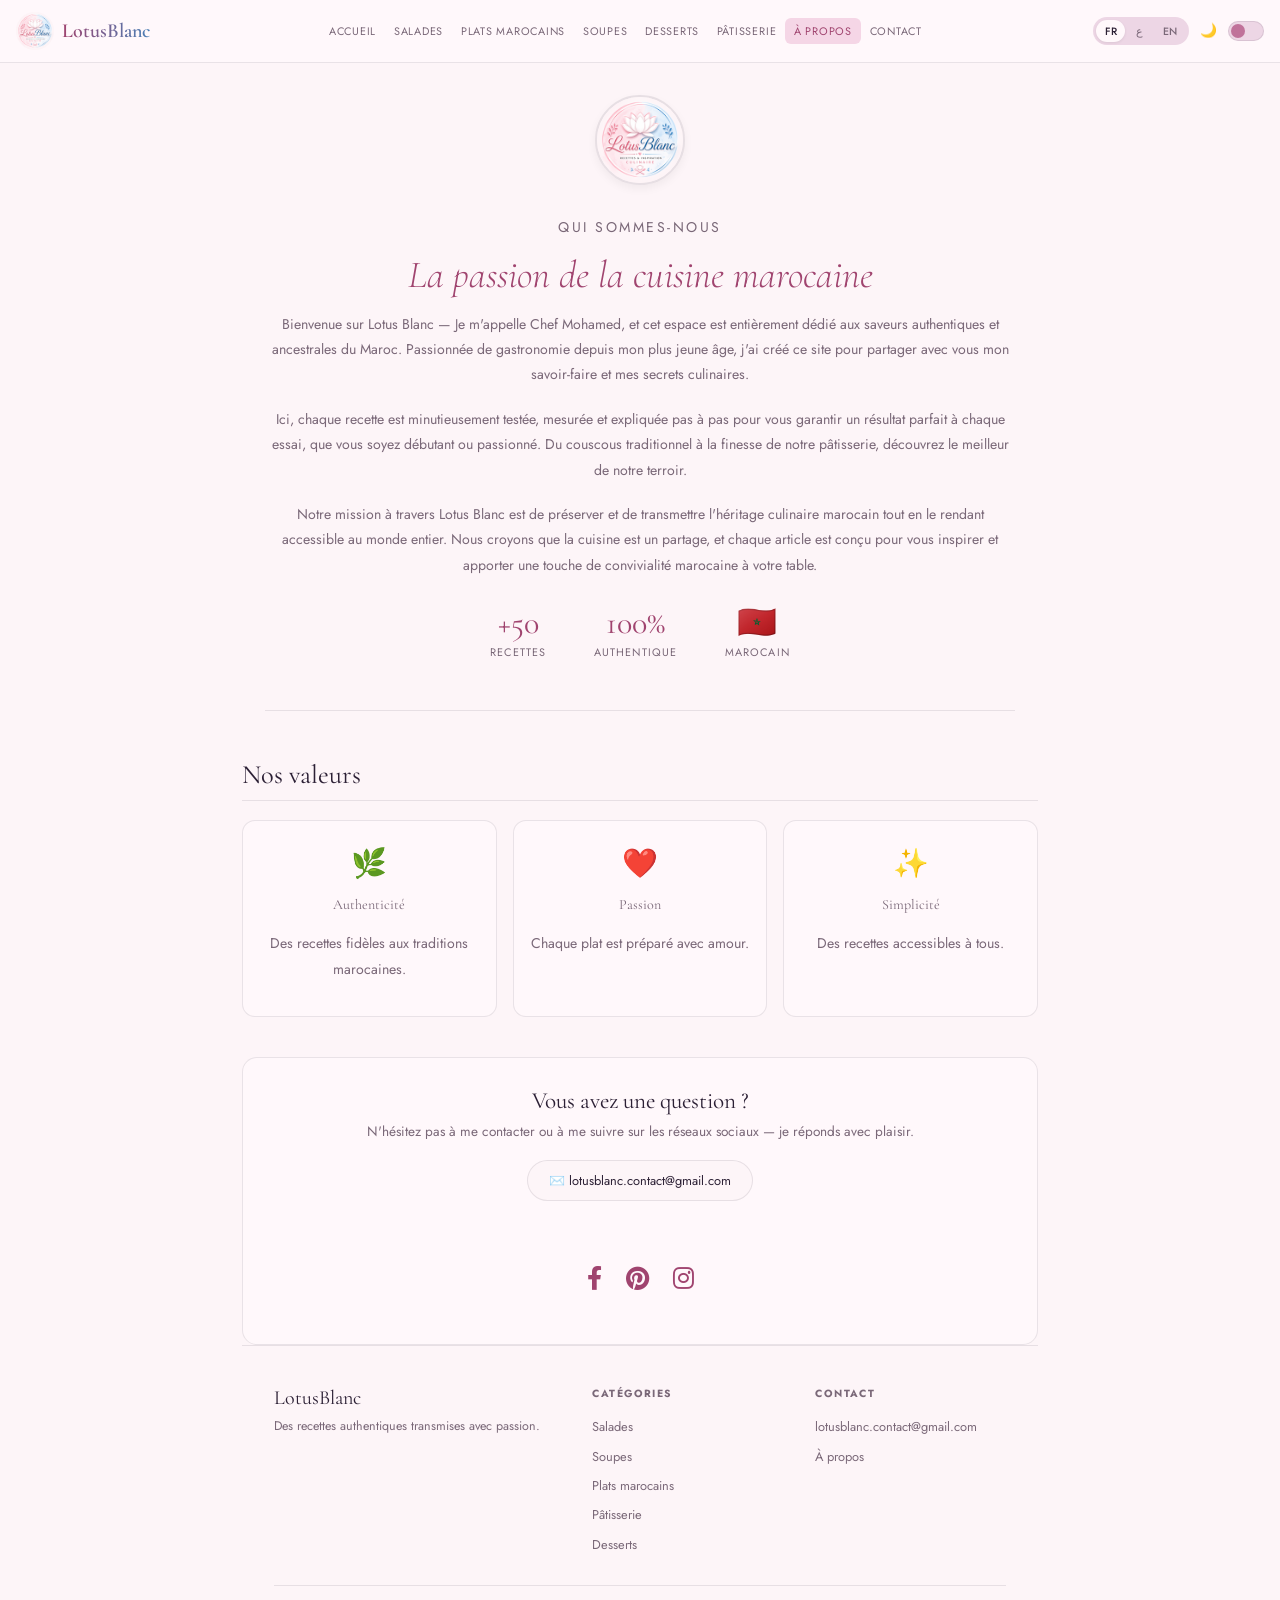
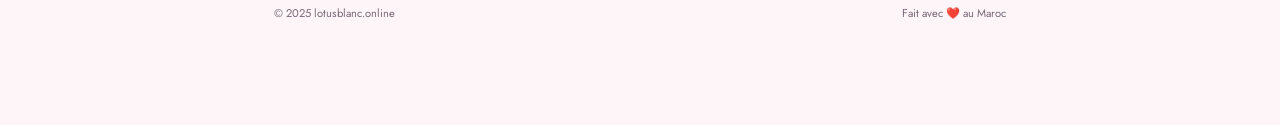
==== commit 6269d292: "Update about.html" ====
--- a/about.html
+++ b/about.html
@@ -13,6 +13,9 @@
 </script>
 <script src="//ezoicanalytics.com/analytics.js"></script>
 <title>À propos — Lotus Blanc</title>
+  <link rel="stylesheet" href="https://cdnjs.cloudflare.com/ajax/libs/font-awesome/6.0.0/css/all.min.css">
+    <link href="https://fonts.googleapis.com/css2?family=Cormorant+Garamond:ital,wght@0,300;0,400;0,600;1,300;1,400&family=Jost:wght@300;400;500&display=swap" rel="stylesheet">
+
   <style>
 @import url('https://fonts.googleapis.com/css2?family=Cormorant+Garamond:ital,wght@0,300;0,400;0,600;1,300;1,400&family=Jost:wght@300;400;500&display=swap');
 /* 2. كود الـ Scrollbar (زيدي هاد الجزء هنا) */
